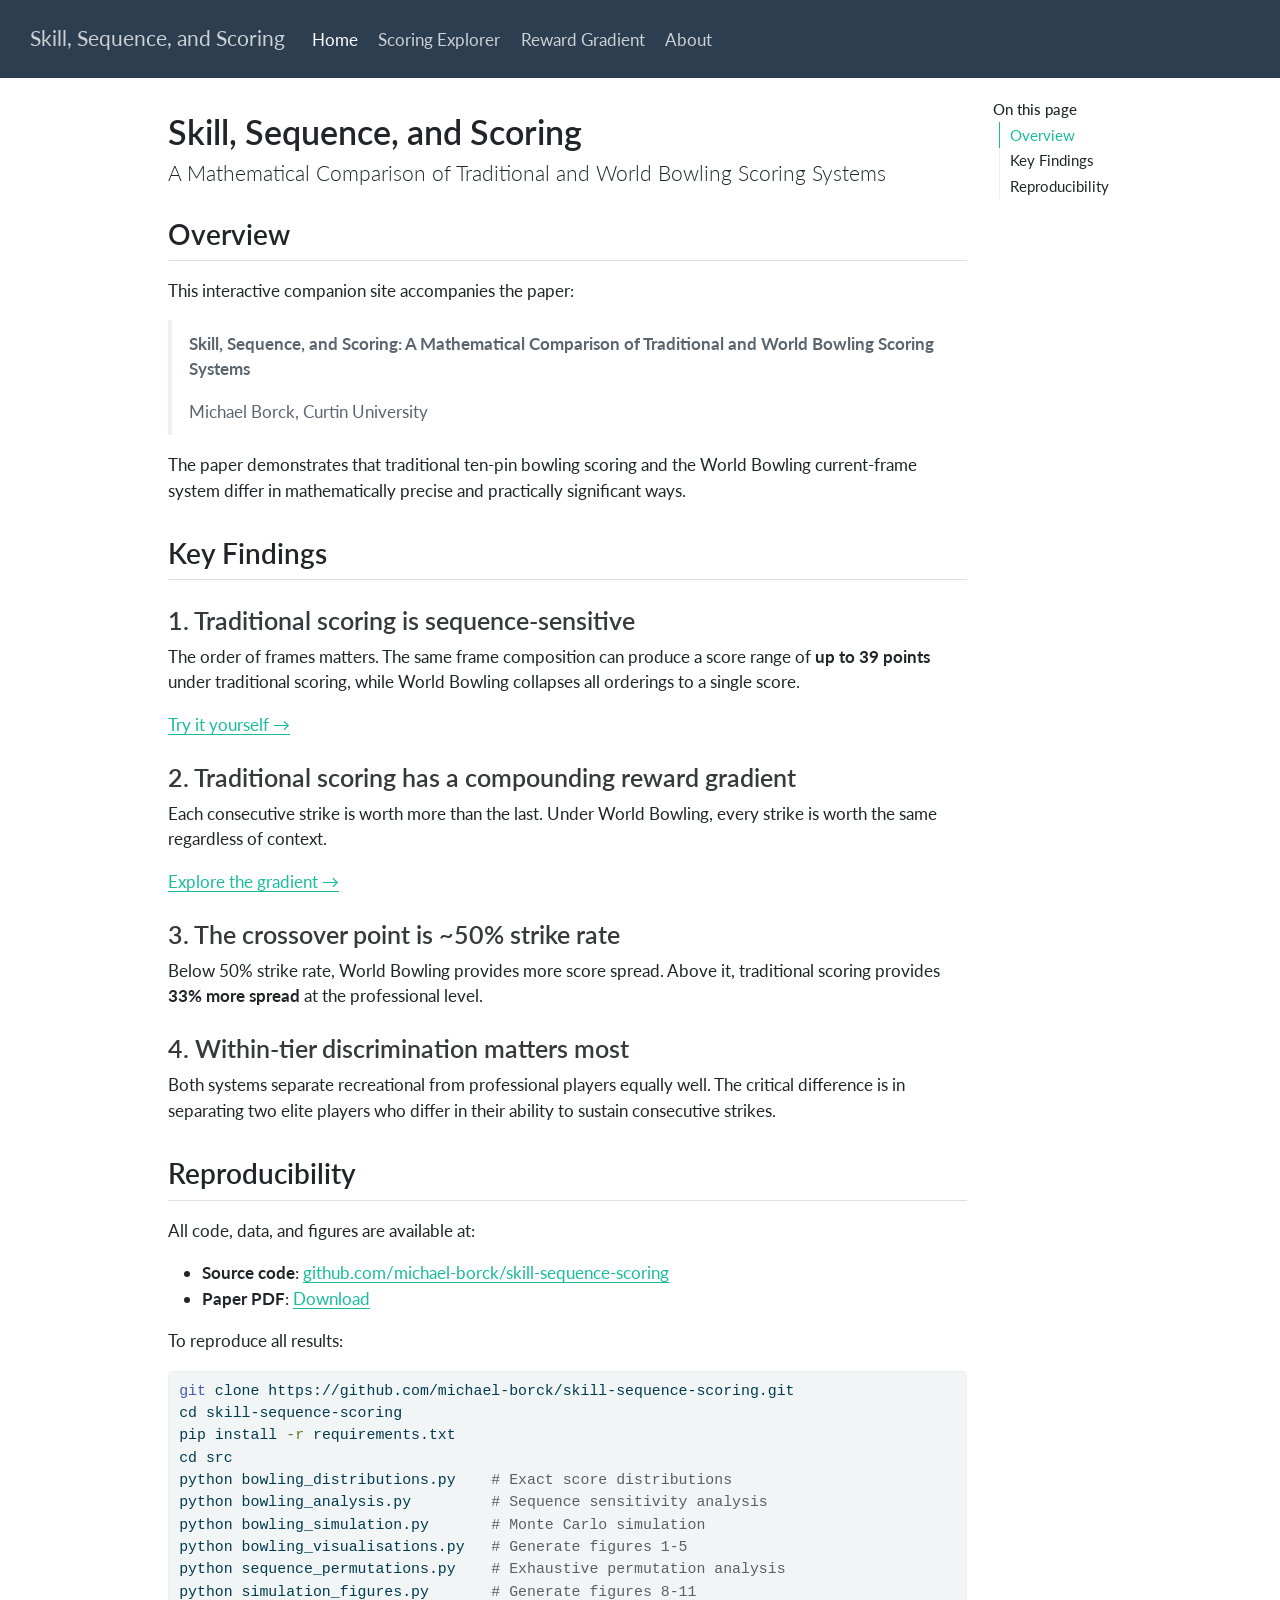
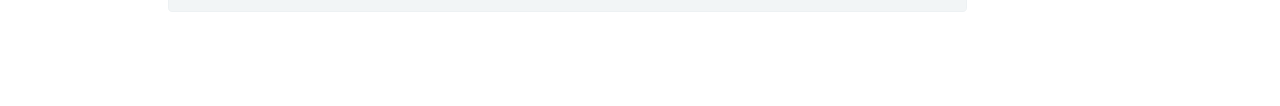
==== docs/index.html @ c370e400 "Add interactive companion website and reproducibility section Interactive Quarto website with: - Seq" ====
<!DOCTYPE html>
<html xmlns="http://www.w3.org/1999/xhtml" lang="en" xml:lang="en"><head>

<meta charset="utf-8">
<meta name="generator" content="quarto-1.8.26">

<meta name="viewport" content="width=device-width, initial-scale=1.0, user-scalable=yes">


<title>Skill, Sequence, and Scoring</title>
<style>
code{white-space: pre-wrap;}
span.smallcaps{font-variant: small-caps;}
div.columns{display: flex; gap: min(4vw, 1.5em);}
div.column{flex: auto; overflow-x: auto;}
div.hanging-indent{margin-left: 1.5em; text-indent: -1.5em;}
ul.task-list{list-style: none;}
ul.task-list li input[type="checkbox"] {
  width: 0.8em;
  margin: 0 0.8em 0.2em -1em; /* quarto-specific, see https://github.com/quarto-dev/quarto-cli/issues/4556 */ 
  vertical-align: middle;
}
/* CSS for syntax highlighting */
html { -webkit-text-size-adjust: 100%; }
pre > code.sourceCode { white-space: pre; position: relative; }
pre > code.sourceCode > span { display: inline-block; line-height: 1.25; }
pre > code.sourceCode > span:empty { height: 1.2em; }
.sourceCode { overflow: visible; }
code.sourceCode > span { color: inherit; text-decoration: inherit; }
div.sourceCode { margin: 1em 0; }
pre.sourceCode { margin: 0; }
@media screen {
div.sourceCode { overflow: auto; }
}
@media print {
pre > code.sourceCode { white-space: pre-wrap; }
pre > code.sourceCode > span { text-indent: -5em; padding-left: 5em; }
}
pre.numberSource code
  { counter-reset: source-line 0; }
pre.numberSource code > span
  { position: relative; left: -4em; counter-increment: source-line; }
pre.numberSource code > span > a:first-child::before
  { content: counter(source-line);
    position: relative; left: -1em; text-align: right; vertical-align: baseline;
    border: none; display: inline-block;
    -webkit-touch-callout: none; -webkit-user-select: none;
    -khtml-user-select: none; -moz-user-select: none;
    -ms-user-select: none; user-select: none;
    padding: 0 4px; width: 4em;
  }
pre.numberSource { margin-left: 3em;  padding-left: 4px; }
div.sourceCode
  {   }
@media screen {
pre > code.sourceCode > span > a:first-child::before { text-decoration: underline; }
}
</style>


<script src="site_libs/quarto-nav/quarto-nav.js"></script>
<script src="site_libs/quarto-nav/headroom.min.js"></script>
<script src="site_libs/clipboard/clipboard.min.js"></script>
<script src="site_libs/quarto-search/autocomplete.umd.js"></script>
<script src="site_libs/quarto-search/fuse.min.js"></script>
<script src="site_libs/quarto-search/quarto-search.js"></script>
<meta name="quarto:offset" content="./">
<script src="site_libs/quarto-html/quarto.js" type="module"></script>
<script src="site_libs/quarto-html/tabsets/tabsets.js" type="module"></script>
<script src="site_libs/quarto-html/axe/axe-check.js" type="module"></script>
<script src="site_libs/quarto-html/popper.min.js"></script>
<script src="site_libs/quarto-html/tippy.umd.min.js"></script>
<script src="site_libs/quarto-html/anchor.min.js"></script>
<link href="site_libs/quarto-html/tippy.css" rel="stylesheet">
<link href="site_libs/quarto-html/quarto-syntax-highlighting-587c61ba64f3a5504c4d52d930310e48.css" rel="stylesheet" id="quarto-text-highlighting-styles">
<script src="site_libs/bootstrap/bootstrap.min.js"></script>
<link href="site_libs/bootstrap/bootstrap-icons.css" rel="stylesheet">
<link href="site_libs/bootstrap/bootstrap-f93c2b1f3f0577f377aefa4848a86a36.min.css" rel="stylesheet" append-hash="true" id="quarto-bootstrap" data-mode="light">
<script id="quarto-search-options" type="application/json">{
  "location": "navbar",
  "copy-button": false,
  "collapse-after": 3,
  "panel-placement": "end",
  "type": "overlay",
  "limit": 50,
  "keyboard-shortcut": [
    "f",
    "/",
    "s"
  ],
  "show-item-context": false,
  "language": {
    "search-no-results-text": "No results",
    "search-matching-documents-text": "matching documents",
    "search-copy-link-title": "Copy link to search",
    "search-hide-matches-text": "Hide additional matches",
    "search-more-match-text": "more match in this document",
    "search-more-matches-text": "more matches in this document",
    "search-clear-button-title": "Clear",
    "search-text-placeholder": "",
    "search-detached-cancel-button-title": "Cancel",
    "search-submit-button-title": "Submit",
    "search-label": "Search"
  }
}</script>


<link rel="stylesheet" href="styles.css">
</head>

<body class="nav-fixed quarto-light">

<div id="quarto-search-results"></div>
  <header id="quarto-header" class="headroom fixed-top">
    <nav class="navbar navbar-expand-lg " data-bs-theme="dark">
      <div class="navbar-container container-fluid">
      <div class="navbar-brand-container mx-auto">
    <a class="navbar-brand" href="./index.html">
    <span class="navbar-title">Skill, Sequence, and Scoring</span>
    </a>
  </div>
            <div id="quarto-search" class="" title="Search"></div>
          <button class="navbar-toggler" type="button" data-bs-toggle="collapse" data-bs-target="#navbarCollapse" aria-controls="navbarCollapse" role="menu" aria-expanded="false" aria-label="Toggle navigation" onclick="if (window.quartoToggleHeadroom) { window.quartoToggleHeadroom(); }">
  <span class="navbar-toggler-icon"></span>
</button>
          <div class="collapse navbar-collapse" id="navbarCollapse">
            <ul class="navbar-nav navbar-nav-scroll me-auto">
  <li class="nav-item">
    <a class="nav-link active" href="./index.html" aria-current="page"> 
<span class="menu-text">Home</span></a>
  </li>  
  <li class="nav-item">
    <a class="nav-link" href="./explorer.html"> 
<span class="menu-text">Scoring Explorer</span></a>
  </li>  
  <li class="nav-item">
    <a class="nav-link" href="./reward.html"> 
<span class="menu-text">Reward Gradient</span></a>
  </li>  
  <li class="nav-item">
    <a class="nav-link" href="./about.html"> 
<span class="menu-text">About</span></a>
  </li>  
</ul>
          </div> <!-- /navcollapse -->
            <div class="quarto-navbar-tools">
</div>
      </div> <!-- /container-fluid -->
    </nav>
</header>
<!-- content -->
<div id="quarto-content" class="quarto-container page-columns page-rows-contents page-layout-article page-navbar">
<!-- sidebar -->
<!-- margin-sidebar -->
    <div id="quarto-margin-sidebar" class="sidebar margin-sidebar">
        <nav id="TOC" role="doc-toc" class="toc-active">
    <h2 id="toc-title">On this page</h2>
   
  <ul>
  <li><a href="#overview" id="toc-overview" class="nav-link active" data-scroll-target="#overview">Overview</a></li>
  <li><a href="#key-findings" id="toc-key-findings" class="nav-link" data-scroll-target="#key-findings">Key Findings</a>
  <ul class="collapse">
  <li><a href="#traditional-scoring-is-sequence-sensitive" id="toc-traditional-scoring-is-sequence-sensitive" class="nav-link" data-scroll-target="#traditional-scoring-is-sequence-sensitive">1. Traditional scoring is sequence-sensitive</a></li>
  <li><a href="#traditional-scoring-has-a-compounding-reward-gradient" id="toc-traditional-scoring-has-a-compounding-reward-gradient" class="nav-link" data-scroll-target="#traditional-scoring-has-a-compounding-reward-gradient">2. Traditional scoring has a compounding reward gradient</a></li>
  <li><a href="#the-crossover-point-is-50-strike-rate" id="toc-the-crossover-point-is-50-strike-rate" class="nav-link" data-scroll-target="#the-crossover-point-is-50-strike-rate">3. The crossover point is ~50% strike rate</a></li>
  <li><a href="#within-tier-discrimination-matters-most" id="toc-within-tier-discrimination-matters-most" class="nav-link" data-scroll-target="#within-tier-discrimination-matters-most">4. Within-tier discrimination matters most</a></li>
  </ul></li>
  <li><a href="#reproducibility" id="toc-reproducibility" class="nav-link" data-scroll-target="#reproducibility">Reproducibility</a></li>
  </ul>
</nav>
    </div>
<!-- main -->
<main class="content" id="quarto-document-content">

<header id="title-block-header" class="quarto-title-block default">
<div class="quarto-title">
<h1 class="title">Skill, Sequence, and Scoring</h1>
<p class="subtitle lead">A Mathematical Comparison of Traditional and World Bowling Scoring Systems</p>
</div>



<div class="quarto-title-meta">

    
  
    
  </div>
  


</header>


<section id="overview" class="level2">
<h2 class="anchored" data-anchor-id="overview">Overview</h2>
<p>This interactive companion site accompanies the paper:</p>
<blockquote class="blockquote">
<p><strong>Skill, Sequence, and Scoring: A Mathematical Comparison of Traditional and World Bowling Scoring Systems</strong></p>
<p>Michael Borck, Curtin University</p>
</blockquote>
<p>The paper demonstrates that traditional ten-pin bowling scoring and the World Bowling current-frame system differ in mathematically precise and practically significant ways.</p>
</section>
<section id="key-findings" class="level2">
<h2 class="anchored" data-anchor-id="key-findings">Key Findings</h2>
<section id="traditional-scoring-is-sequence-sensitive" class="level3">
<h3 class="anchored" data-anchor-id="traditional-scoring-is-sequence-sensitive">1. Traditional scoring is sequence-sensitive</h3>
<p>The order of frames matters. The same frame composition can produce a score range of <strong>up to 39 points</strong> under traditional scoring, while World Bowling collapses all orderings to a single score.</p>
<p><strong><a href="./explorer.html">Try it yourself →</a></strong></p>
</section>
<section id="traditional-scoring-has-a-compounding-reward-gradient" class="level3">
<h3 class="anchored" data-anchor-id="traditional-scoring-has-a-compounding-reward-gradient">2. Traditional scoring has a compounding reward gradient</h3>
<p>Each consecutive strike is worth more than the last. Under World Bowling, every strike is worth the same regardless of context.</p>
<p><strong><a href="./reward.html">Explore the gradient →</a></strong></p>
</section>
<section id="the-crossover-point-is-50-strike-rate" class="level3">
<h3 class="anchored" data-anchor-id="the-crossover-point-is-50-strike-rate">3. The crossover point is ~50% strike rate</h3>
<p>Below 50% strike rate, World Bowling provides more score spread. Above it, traditional scoring provides <strong>33% more spread</strong> at the professional level.</p>
</section>
<section id="within-tier-discrimination-matters-most" class="level3">
<h3 class="anchored" data-anchor-id="within-tier-discrimination-matters-most">4. Within-tier discrimination matters most</h3>
<p>Both systems separate recreational from professional players equally well. The critical difference is in separating two elite players who differ in their ability to sustain consecutive strikes.</p>
</section>
</section>
<section id="reproducibility" class="level2">
<h2 class="anchored" data-anchor-id="reproducibility">Reproducibility</h2>
<p>All code, data, and figures are available at:</p>
<ul>
<li><strong>Source code</strong>: <a href="https://github.com/michael-borck/skill-sequence-scoring">github.com/michael-borck/skill-sequence-scoring</a></li>
<li><strong>Paper PDF</strong>: <a href="https://github.com/michael-borck/skill-sequence-scoring/blob/main/paper/bowling_paper.pdf">Download</a></li>
</ul>
<p>To reproduce all results:</p>
<div class="code-copy-outer-scaffold"><div class="sourceCode" id="cb1"><pre class="sourceCode bash code-with-copy"><code class="sourceCode bash"><span id="cb1-1"><a href="#cb1-1" aria-hidden="true" tabindex="-1"></a><span class="fu">git</span> clone https://github.com/michael-borck/skill-sequence-scoring.git</span>
<span id="cb1-2"><a href="#cb1-2" aria-hidden="true" tabindex="-1"></a><span class="bu">cd</span> skill-sequence-scoring</span>
<span id="cb1-3"><a href="#cb1-3" aria-hidden="true" tabindex="-1"></a><span class="ex">pip</span> install <span class="at">-r</span> requirements.txt</span>
<span id="cb1-4"><a href="#cb1-4" aria-hidden="true" tabindex="-1"></a><span class="bu">cd</span> src</span>
<span id="cb1-5"><a href="#cb1-5" aria-hidden="true" tabindex="-1"></a><span class="ex">python</span> bowling_distributions.py    <span class="co"># Exact score distributions</span></span>
<span id="cb1-6"><a href="#cb1-6" aria-hidden="true" tabindex="-1"></a><span class="ex">python</span> bowling_analysis.py         <span class="co"># Sequence sensitivity analysis</span></span>
<span id="cb1-7"><a href="#cb1-7" aria-hidden="true" tabindex="-1"></a><span class="ex">python</span> bowling_simulation.py       <span class="co"># Monte Carlo simulation</span></span>
<span id="cb1-8"><a href="#cb1-8" aria-hidden="true" tabindex="-1"></a><span class="ex">python</span> bowling_visualisations.py   <span class="co"># Generate figures 1-5</span></span>
<span id="cb1-9"><a href="#cb1-9" aria-hidden="true" tabindex="-1"></a><span class="ex">python</span> sequence_permutations.py    <span class="co"># Exhaustive permutation analysis</span></span>
<span id="cb1-10"><a href="#cb1-10" aria-hidden="true" tabindex="-1"></a><span class="ex">python</span> simulation_figures.py       <span class="co"># Generate figures 8-11</span></span></code></pre></div><button title="Copy to Clipboard" class="code-copy-button"><i class="bi"></i></button></div>


</section>

</main> <!-- /main -->
<script id="quarto-html-after-body" type="application/javascript">
  window.document.addEventListener("DOMContentLoaded", function (event) {
    const icon = "";
    const anchorJS = new window.AnchorJS();
    anchorJS.options = {
      placement: 'right',
      icon: icon
    };
    anchorJS.add('.anchored');
    const isCodeAnnotation = (el) => {
      for (const clz of el.classList) {
        if (clz.startsWith('code-annotation-')) {                     
          return true;
        }
      }
      return false;
    }
    const onCopySuccess = function(e) {
      // button target
      const button = e.trigger;
      // don't keep focus
      button.blur();
      // flash "checked"
      button.classList.add('code-copy-button-checked');
      var currentTitle = button.getAttribute("title");
      button.setAttribute("title", "Copied!");
      let tooltip;
      if (window.bootstrap) {
        button.setAttribute("data-bs-toggle", "tooltip");
        button.setAttribute("data-bs-placement", "left");
        button.setAttribute("data-bs-title", "Copied!");
        tooltip = new bootstrap.Tooltip(button, 
          { trigger: "manual", 
            customClass: "code-copy-button-tooltip",
            offset: [0, -8]});
        tooltip.show();    
      }
      setTimeout(function() {
        if (tooltip) {
          tooltip.hide();
          button.removeAttribute("data-bs-title");
          button.removeAttribute("data-bs-toggle");
          button.removeAttribute("data-bs-placement");
        }
        button.setAttribute("title", currentTitle);
        button.classList.remove('code-copy-button-checked');
      }, 1000);
      // clear code selection
      e.clearSelection();
    }
    const getTextToCopy = function(trigger) {
      const outerScaffold = trigger.parentElement.cloneNode(true);
      const codeEl = outerScaffold.querySelector('code');
      for (const childEl of codeEl.children) {
        if (isCodeAnnotation(childEl)) {
          childEl.remove();
        }
      }
      return codeEl.innerText;
    }
    const clipboard = new window.ClipboardJS('.code-copy-button:not([data-in-quarto-modal])', {
      text: getTextToCopy
    });
    clipboard.on('success', onCopySuccess);
    if (window.document.getElementById('quarto-embedded-source-code-modal')) {
      const clipboardModal = new window.ClipboardJS('.code-copy-button[data-in-quarto-modal]', {
        text: getTextToCopy,
        container: window.document.getElementById('quarto-embedded-source-code-modal')
      });
      clipboardModal.on('success', onCopySuccess);
    }
      var localhostRegex = new RegExp(/^(?:http|https):\/\/localhost\:?[0-9]*\//);
      var mailtoRegex = new RegExp(/^mailto:/);
        var filterRegex = new RegExp('/' + window.location.host + '/');
      var isInternal = (href) => {
          return filterRegex.test(href) || localhostRegex.test(href) || mailtoRegex.test(href);
      }
      // Inspect non-navigation links and adorn them if external
     var links = window.document.querySelectorAll('a[href]:not(.nav-link):not(.navbar-brand):not(.toc-action):not(.sidebar-link):not(.sidebar-item-toggle):not(.pagination-link):not(.no-external):not([aria-hidden]):not(.dropdown-item):not(.quarto-navigation-tool):not(.about-link)');
      for (var i=0; i<links.length; i++) {
        const link = links[i];
        if (!isInternal(link.href)) {
          // undo the damage that might have been done by quarto-nav.js in the case of
          // links that we want to consider external
          if (link.dataset.originalHref !== undefined) {
            link.href = link.dataset.originalHref;
          }
        }
      }
    function tippyHover(el, contentFn, onTriggerFn, onUntriggerFn) {
      const config = {
        allowHTML: true,
        maxWidth: 500,
        delay: 100,
        arrow: false,
        appendTo: function(el) {
            return el.parentElement;
        },
        interactive: true,
        interactiveBorder: 10,
        theme: 'quarto',
        placement: 'bottom-start',
      };
      if (contentFn) {
        config.content = contentFn;
      }
      if (onTriggerFn) {
        config.onTrigger = onTriggerFn;
      }
      if (onUntriggerFn) {
        config.onUntrigger = onUntriggerFn;
      }
      window.tippy(el, config); 
    }
    const noterefs = window.document.querySelectorAll('a[role="doc-noteref"]');
    for (var i=0; i<noterefs.length; i++) {
      const ref = noterefs[i];
      tippyHover(ref, function() {
        // use id or data attribute instead here
        let href = ref.getAttribute('data-footnote-href') || ref.getAttribute('href');
        try { href = new URL(href).hash; } catch {}
        const id = href.replace(/^#\/?/, "");
        const note = window.document.getElementById(id);
        if (note) {
          return note.innerHTML;
        } else {
          return "";
        }
      });
    }
    const xrefs = window.document.querySelectorAll('a.quarto-xref');
    const processXRef = (id, note) => {
      // Strip column container classes
      const stripColumnClz = (el) => {
        el.classList.remove("page-full", "page-columns");
        if (el.children) {
          for (const child of el.children) {
            stripColumnClz(child);
          }
        }
      }
      stripColumnClz(note)
      if (id === null || id.startsWith('sec-')) {
        // Special case sections, only their first couple elements
        const container = document.createElement("div");
        if (note.children && note.children.length > 2) {
          container.appendChild(note.children[0].cloneNode(true));
          for (let i = 1; i < note.children.length; i++) {
            const child = note.children[i];
            if (child.tagName === "P" && child.innerText === "") {
              continue;
            } else {
              container.appendChild(child.cloneNode(true));
              break;
            }
          }
          if (window.Quarto?.typesetMath) {
            window.Quarto.typesetMath(container);
          }
          return container.innerHTML
        } else {
          if (window.Quarto?.typesetMath) {
            window.Quarto.typesetMath(note);
          }
          return note.innerHTML;
        }
      } else {
        // Remove any anchor links if they are present
        const anchorLink = note.querySelector('a.anchorjs-link');
        if (anchorLink) {
          anchorLink.remove();
        }
        if (window.Quarto?.typesetMath) {
          window.Quarto.typesetMath(note);
        }
        if (note.classList.contains("callout")) {
          return note.outerHTML;
        } else {
          return note.innerHTML;
        }
      }
    }
    for (var i=0; i<xrefs.length; i++) {
      const xref = xrefs[i];
      tippyHover(xref, undefined, function(instance) {
        instance.disable();
        let url = xref.getAttribute('href');
        let hash = undefined; 
        if (url.startsWith('#')) {
          hash = url;
        } else {
          try { hash = new URL(url).hash; } catch {}
        }
        if (hash) {
          const id = hash.replace(/^#\/?/, "");
          const note = window.document.getElementById(id);
          if (note !== null) {
            try {
              const html = processXRef(id, note.cloneNode(true));
              instance.setContent(html);
            } finally {
              instance.enable();
              instance.show();
            }
          } else {
            // See if we can fetch this
            fetch(url.split('#')[0])
            .then(res => res.text())
            .then(html => {
              const parser = new DOMParser();
              const htmlDoc = parser.parseFromString(html, "text/html");
              const note = htmlDoc.getElementById(id);
              if (note !== null) {
                const html = processXRef(id, note);
                instance.setContent(html);
              } 
            }).finally(() => {
              instance.enable();
              instance.show();
            });
          }
        } else {
          // See if we can fetch a full url (with no hash to target)
          // This is a special case and we should probably do some content thinning / targeting
          fetch(url)
          .then(res => res.text())
          .then(html => {
            const parser = new DOMParser();
            const htmlDoc = parser.parseFromString(html, "text/html");
            const note = htmlDoc.querySelector('main.content');
            if (note !== null) {
              // This should only happen for chapter cross references
              // (since there is no id in the URL)
              // remove the first header
              if (note.children.length > 0 && note.children[0].tagName === "HEADER") {
                note.children[0].remove();
              }
              const html = processXRef(null, note);
              instance.setContent(html);
            } 
          }).finally(() => {
            instance.enable();
            instance.show();
          });
        }
      }, function(instance) {
      });
    }
        let selectedAnnoteEl;
        const selectorForAnnotation = ( cell, annotation) => {
          let cellAttr = 'data-code-cell="' + cell + '"';
          let lineAttr = 'data-code-annotation="' +  annotation + '"';
          const selector = 'span[' + cellAttr + '][' + lineAttr + ']';
          return selector;
        }
        const selectCodeLines = (annoteEl) => {
          const doc = window.document;
          const targetCell = annoteEl.getAttribute("data-target-cell");
          const targetAnnotation = annoteEl.getAttribute("data-target-annotation");
          const annoteSpan = window.document.querySelector(selectorForAnnotation(targetCell, targetAnnotation));
          const lines = annoteSpan.getAttribute("data-code-lines").split(",");
          const lineIds = lines.map((line) => {
            return targetCell + "-" + line;
          })
          let top = null;
          let height = null;
          let parent = null;
          if (lineIds.length > 0) {
              //compute the position of the single el (top and bottom and make a div)
              const el = window.document.getElementById(lineIds[0]);
              top = el.offsetTop;
              height = el.offsetHeight;
              parent = el.parentElement.parentElement;
            if (lineIds.length > 1) {
              const lastEl = window.document.getElementById(lineIds[lineIds.length - 1]);
              const bottom = lastEl.offsetTop + lastEl.offsetHeight;
              height = bottom - top;
            }
            if (top !== null && height !== null && parent !== null) {
              // cook up a div (if necessary) and position it 
              let div = window.document.getElementById("code-annotation-line-highlight");
              if (div === null) {
                div = window.document.createElement("div");
                div.setAttribute("id", "code-annotation-line-highlight");
                div.style.position = 'absolute';
                parent.appendChild(div);
              }
              div.style.top = top - 2 + "px";
              div.style.height = height + 4 + "px";
              div.style.left = 0;
              let gutterDiv = window.document.getElementById("code-annotation-line-highlight-gutter");
              if (gutterDiv === null) {
                gutterDiv = window.document.createElement("div");
                gutterDiv.setAttribute("id", "code-annotation-line-highlight-gutter");
                gutterDiv.style.position = 'absolute';
                const codeCell = window.document.getElementById(targetCell);
                const gutter = codeCell.querySelector('.code-annotation-gutter');
                gutter.appendChild(gutterDiv);
              }
              gutterDiv.style.top = top - 2 + "px";
              gutterDiv.style.height = height + 4 + "px";
            }
            selectedAnnoteEl = annoteEl;
          }
        };
        const unselectCodeLines = () => {
          const elementsIds = ["code-annotation-line-highlight", "code-annotation-line-highlight-gutter"];
          elementsIds.forEach((elId) => {
            const div = window.document.getElementById(elId);
            if (div) {
              div.remove();
            }
          });
          selectedAnnoteEl = undefined;
        };
          // Handle positioning of the toggle
      window.addEventListener(
        "resize",
        throttle(() => {
          elRect = undefined;
          if (selectedAnnoteEl) {
            selectCodeLines(selectedAnnoteEl);
          }
        }, 10)
      );
      function throttle(fn, ms) {
      let throttle = false;
      let timer;
        return (...args) => {
          if(!throttle) { // first call gets through
              fn.apply(this, args);
              throttle = true;
          } else { // all the others get throttled
              if(timer) clearTimeout(timer); // cancel #2
              timer = setTimeout(() => {
                fn.apply(this, args);
                timer = throttle = false;
              }, ms);
          }
        };
      }
        // Attach click handler to the DT
        const annoteDls = window.document.querySelectorAll('dt[data-target-cell]');
        for (const annoteDlNode of annoteDls) {
          annoteDlNode.addEventListener('click', (event) => {
            const clickedEl = event.target;
            if (clickedEl !== selectedAnnoteEl) {
              unselectCodeLines();
              const activeEl = window.document.querySelector('dt[data-target-cell].code-annotation-active');
              if (activeEl) {
                activeEl.classList.remove('code-annotation-active');
              }
              selectCodeLines(clickedEl);
              clickedEl.classList.add('code-annotation-active');
            } else {
              // Unselect the line
              unselectCodeLines();
              clickedEl.classList.remove('code-annotation-active');
            }
          });
        }
    const findCites = (el) => {
      const parentEl = el.parentElement;
      if (parentEl) {
        const cites = parentEl.dataset.cites;
        if (cites) {
          return {
            el,
            cites: cites.split(' ')
          };
        } else {
          return findCites(el.parentElement)
        }
      } else {
        return undefined;
      }
    };
    var bibliorefs = window.document.querySelectorAll('a[role="doc-biblioref"]');
    for (var i=0; i<bibliorefs.length; i++) {
      const ref = bibliorefs[i];
      const citeInfo = findCites(ref);
      if (citeInfo) {
        tippyHover(citeInfo.el, function() {
          var popup = window.document.createElement('div');
          citeInfo.cites.forEach(function(cite) {
            var citeDiv = window.document.createElement('div');
            citeDiv.classList.add('hanging-indent');
            citeDiv.classList.add('csl-entry');
            var biblioDiv = window.document.getElementById('ref-' + cite);
            if (biblioDiv) {
              citeDiv.innerHTML = biblioDiv.innerHTML;
            }
            popup.appendChild(citeDiv);
          });
          return popup.innerHTML;
        });
      }
    }
  });
  </script>
</div> <!-- /content -->




</body></html>
---- docs/site_libs/quarto-html/tippy.css ----
.tippy-box[data-animation=fade][data-state=hidden]{opacity:0}[data-tippy-root]{max-width:calc(100vw - 10px)}.tippy-box{position:relative;background-color:#333;color:#fff;border-radius:4px;font-size:14px;line-height:1.4;white-space:normal;outline:0;transition-property:transform,visibility,opacity}.tippy-box[data-placement^=top]>.tippy-arrow{bottom:0}.tippy-box[data-placement^=top]>.tippy-arrow:before{bottom:-7px;left:0;border-width:8px 8px 0;border-top-color:initial;transform-origin:center top}.tippy-box[data-placement^=bottom]>.tippy-arrow{top:0}.tippy-box[data-placement^=bottom]>.tippy-arrow:before{top:-7px;left:0;border-width:0 8px 8px;border-bottom-color:initial;transform-origin:center bottom}.tippy-box[data-placement^=left]>.tippy-arrow{right:0}.tippy-box[data-placement^=left]>.tippy-arrow:before{border-width:8px 0 8px 8px;border-left-color:initial;right:-7px;transform-origin:center left}.tippy-box[data-placement^=right]>.tippy-arrow{left:0}.tippy-box[data-placement^=right]>.tippy-arrow:before{left:-7px;border-width:8px 8px 8px 0;border-right-color:initial;transform-origin:center right}.tippy-box[data-inertia][data-state=visible]{transition-timing-function:cubic-bezier(.54,1.5,.38,1.11)}.tippy-arrow{width:16px;height:16px;color:#333}.tippy-arrow:before{content:"";position:absolute;border-color:transparent;border-style:solid}.tippy-content{position:relative;padding:5px 9px;z-index:1}
---- docs/site_libs/quarto-html/quarto-syntax-highlighting-587c61ba64f3a5504c4d52d930310e48.css ----
/* quarto syntax highlight colors */
:root {
  --quarto-hl-ot-color: #003B4F;
  --quarto-hl-at-color: #657422;
  --quarto-hl-ss-color: #20794D;
  --quarto-hl-an-color: #5E5E5E;
  --quarto-hl-fu-color: #4758AB;
  --quarto-hl-st-color: #20794D;
  --quarto-hl-cf-color: #003B4F;
  --quarto-hl-op-color: #5E5E5E;
  --quarto-hl-er-color: #AD0000;
  --quarto-hl-bn-color: #AD0000;
  --quarto-hl-al-color: #AD0000;
  --quarto-hl-va-color: #111111;
  --quarto-hl-bu-color: inherit;
  --quarto-hl-ex-color: inherit;
  --quarto-hl-pp-color: #AD0000;
  --quarto-hl-in-color: #5E5E5E;
  --quarto-hl-vs-color: #20794D;
  --quarto-hl-wa-color: #5E5E5E;
  --quarto-hl-do-color: #5E5E5E;
  --quarto-hl-im-color: #00769E;
  --quarto-hl-ch-color: #20794D;
  --quarto-hl-dt-color: #AD0000;
  --quarto-hl-fl-color: #AD0000;
  --quarto-hl-co-color: #5E5E5E;
  --quarto-hl-cv-color: #5E5E5E;
  --quarto-hl-cn-color: #8f5902;
  --quarto-hl-sc-color: #5E5E5E;
  --quarto-hl-dv-color: #AD0000;
  --quarto-hl-kw-color: #003B4F;
}

/* other quarto variables */
:root {
  --quarto-font-monospace: SFMono-Regular, Menlo, Monaco, Consolas, "Liberation Mono", "Courier New", monospace;
}

/* syntax highlight based on Pandoc's rules */
pre > code.sourceCode > span {
  color: #003B4F;
}

code.sourceCode > span {
  color: #003B4F;
}

div.sourceCode,
div.sourceCode pre.sourceCode {
  color: #003B4F;
}

/* Normal */
code span {
  color: #003B4F;
}

/* Alert */
code span.al {
  color: #AD0000;
  font-style: inherit;
}

/* Annotation */
code span.an {
  color: #5E5E5E;
  font-style: inherit;
}

/* Attribute */
code span.at {
  color: #657422;
  font-style: inherit;
}

/* BaseN */
code span.bn {
  color: #AD0000;
  font-style: inherit;
}

/* BuiltIn */
code span.bu {
  font-style: inherit;
}

/* ControlFlow */
code span.cf {
  color: #003B4F;
  font-weight: bold;
  font-style: inherit;
}

/* Char */
code span.ch {
  color: #20794D;
  font-style: inherit;
}

/* Constant */
code span.cn {
  color: #8f5902;
  font-style: inherit;
}

/* Comment */
code span.co {
  color: #5E5E5E;
  font-style: inherit;
}

/* CommentVar */
code span.cv {
  color: #5E5E5E;
  font-style: italic;
}

/* Documentation */
code span.do {
  color: #5E5E5E;
  font-style: italic;
}

/* DataType */
code span.dt {
  color: #AD0000;
  font-style: inherit;
}

/* DecVal */
code span.dv {
  color: #AD0000;
  font-style: inherit;
}

/* Error */
code span.er {
  color: #AD0000;
  font-style: inherit;
}

/* Extension */
code span.ex {
  font-style: inherit;
}

/* Float */
code span.fl {
  color: #AD0000;
  font-style: inherit;
}

/* Function */
code span.fu {
  color: #4758AB;
  font-style: inherit;
}

/* Import */
code span.im {
  color: #00769E;
  font-style: inherit;
}

/* Information */
code span.in {
  color: #5E5E5E;
  font-style: inherit;
}

/* Keyword */
code span.kw {
  color: #003B4F;
  font-weight: bold;
  font-style: inherit;
}

/* Operator */
code span.op {
  color: #5E5E5E;
  font-style: inherit;
}

/* Other */
code span.ot {
  color: #003B4F;
  font-style: inherit;
}

/* Preprocessor */
code span.pp {
  color: #AD0000;
  font-style: inherit;
}

/* SpecialChar */
code span.sc {
  color: #5E5E5E;
  font-style: inherit;
}

/* SpecialString */
code span.ss {
  color: #20794D;
  font-style: inherit;
}

/* String */
code span.st {
  color: #20794D;
  font-style: inherit;
}

/* Variable */
code span.va {
  color: #111111;
  font-style: inherit;
}

/* VerbatimString */
code span.vs {
  color: #20794D;
  font-style: inherit;
}

/* Warning */
code span.wa {
  color: #5E5E5E;
  font-style: italic;
}

.prevent-inlining {
  content: "</";
}

/*# sourceMappingURL=2dce1cc6c82594539e1579de68416b47.css.map */
---- docs/styles.css ----
.score-display {
  font-size: 2em;
  font-weight: bold;
  text-align: center;
  padding: 10px;
  margin: 5px;
  border-radius: 8px;
}
.trad-score {
  background: #e8e8e8;
  border: 2px solid #1a1a1a;
}
.world-score {
  background: #f5f5f5;
  border: 2px solid #888888;
  border-style: dashed;
}
.frame-btn {
  padding: 8px 12px;
  margin: 3px;
  border-radius: 4px;
  cursor: pointer;
  font-size: 0.9em;
}
.frame-btn.strike { background: #1a1a1a; color: white; }
.frame-btn.spare { background: #888888; color: white; }
.frame-btn.open { background: #cccccc; color: black; }
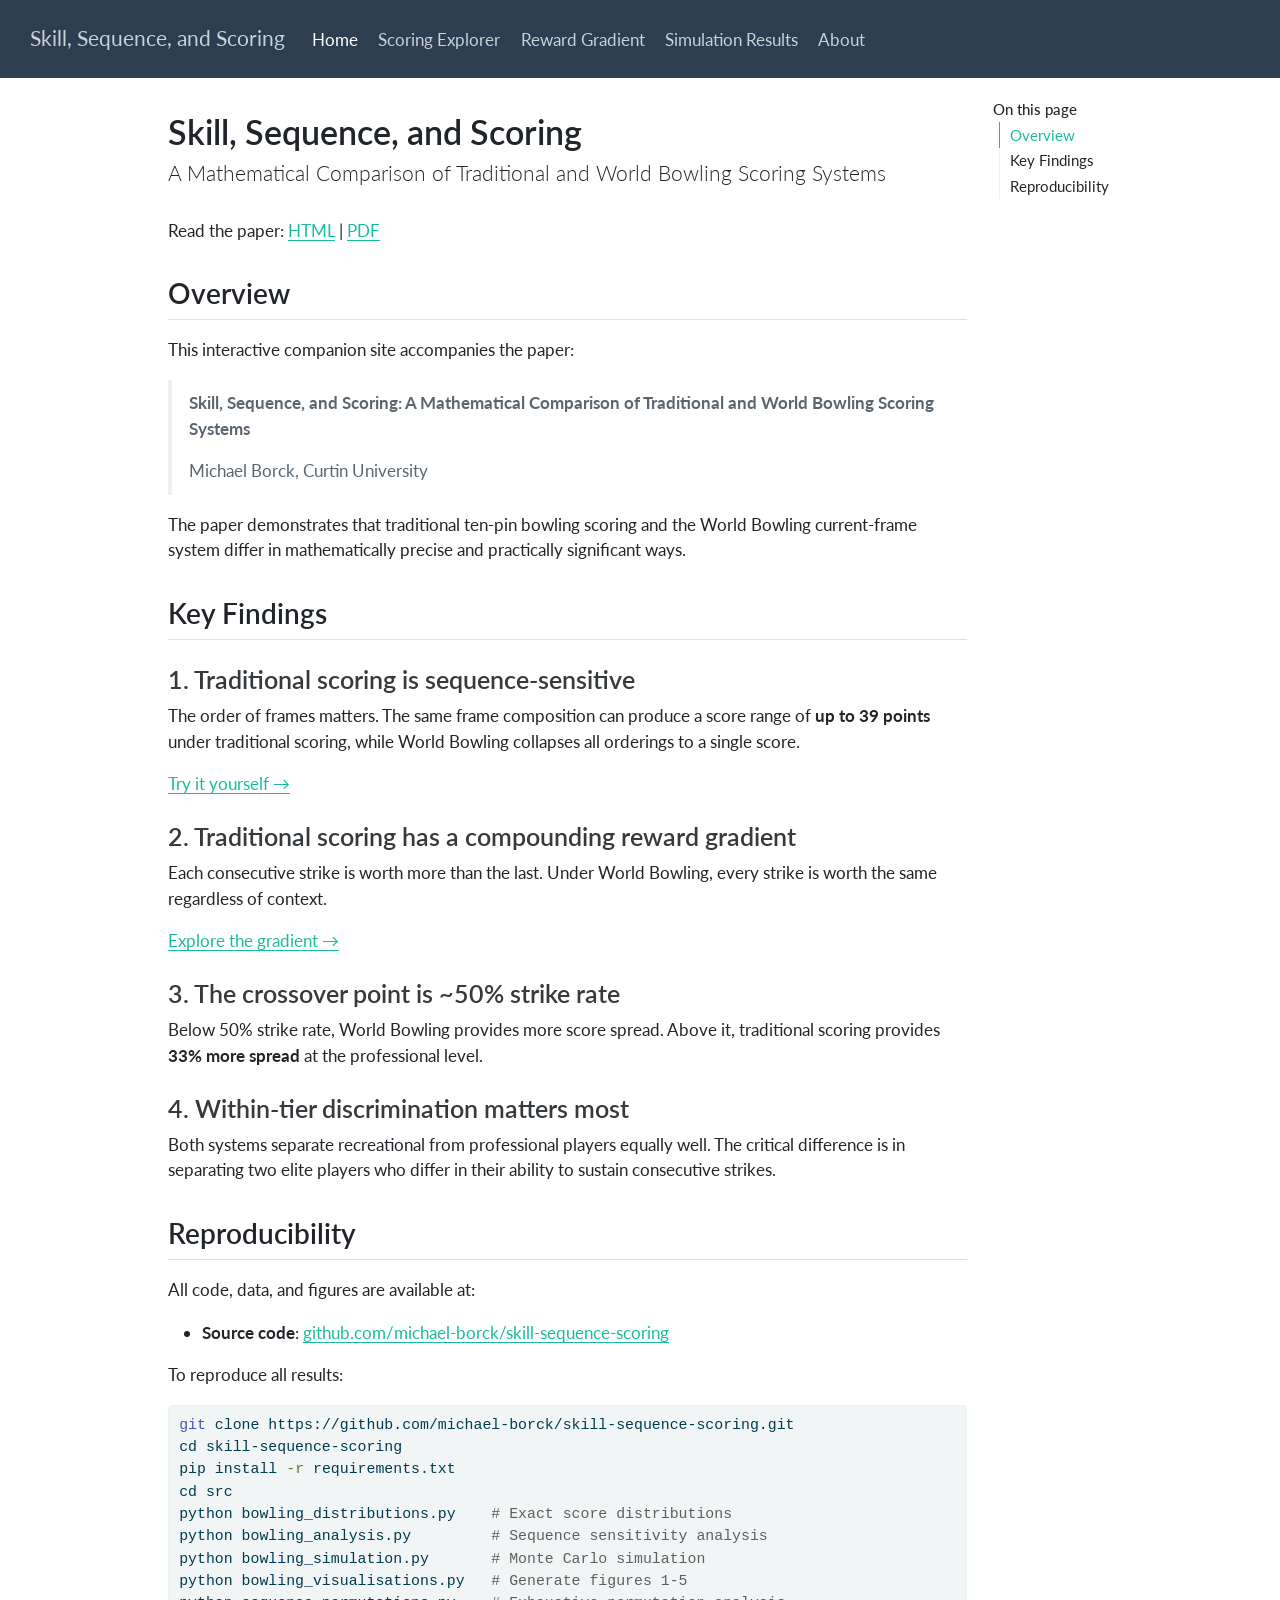
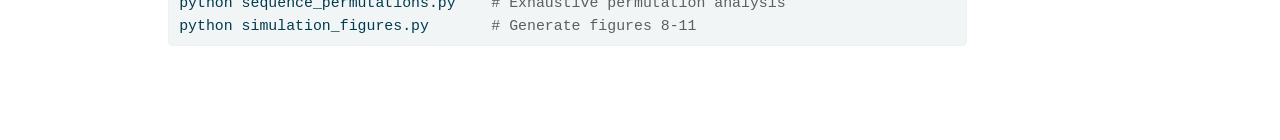
==== commit 36c84fde: "Add bowling ball favicon, HTML paper, and paper links to website - Create SVG bowling ball favicon a" ====
--- a/docs/index.html
+++ b/docs/index.html
@@ -65,6 +65,7 @@
 <script src="site_libs/quarto-search/fuse.min.js"></script>
 <script src="site_libs/quarto-search/quarto-search.js"></script>
 <meta name="quarto:offset" content="./">
+<link href="./favicon.svg" rel="icon" type="image/svg+xml">
 <script src="site_libs/quarto-html/quarto.js" type="module"></script>
 <script src="site_libs/quarto-html/tabsets/tabsets.js" type="module"></script>
 <script src="site_libs/quarto-html/axe/axe-check.js" type="module"></script>
@@ -138,6 +139,10 @@
 <span class="menu-text">Reward Gradient</span></a>
   </li>  
   <li class="nav-item">
+    <a class="nav-link" href="./simulation.html"> 
+<span class="menu-text">Simulation Results</span></a>
+  </li>  
+  <li class="nav-item">
     <a class="nav-link" href="./about.html"> 
 <span class="menu-text">About</span></a>
   </li>  
@@ -192,6 +197,7 @@
 </header>
 
 
+<p>Read the paper: <a href="paper.html">HTML</a> | <a href="https://github.com/michael-borck/skill-sequence-scoring/blob/main/paper/bowling_paper.pdf">PDF</a></p>
 <section id="overview" class="level2">
 <h2 class="anchored" data-anchor-id="overview">Overview</h2>
 <p>This interactive companion site accompanies the paper:</p>
@@ -227,7 +233,6 @@
 <p>All code, data, and figures are available at:</p>
 <ul>
 <li><strong>Source code</strong>: <a href="https://github.com/michael-borck/skill-sequence-scoring">github.com/michael-borck/skill-sequence-scoring</a></li>
-<li><strong>Paper PDF</strong>: <a href="https://github.com/michael-borck/skill-sequence-scoring/blob/main/paper/bowling_paper.pdf">Download</a></li>
 </ul>
 <p>To reproduce all results:</p>
 <div class="code-copy-outer-scaffold"><div class="sourceCode" id="cb1"><pre class="sourceCode bash code-with-copy"><code class="sourceCode bash"><span id="cb1-1"><a href="#cb1-1" aria-hidden="true" tabindex="-1"></a><span class="fu">git</span> clone https://github.com/michael-borck/skill-sequence-scoring.git</span>
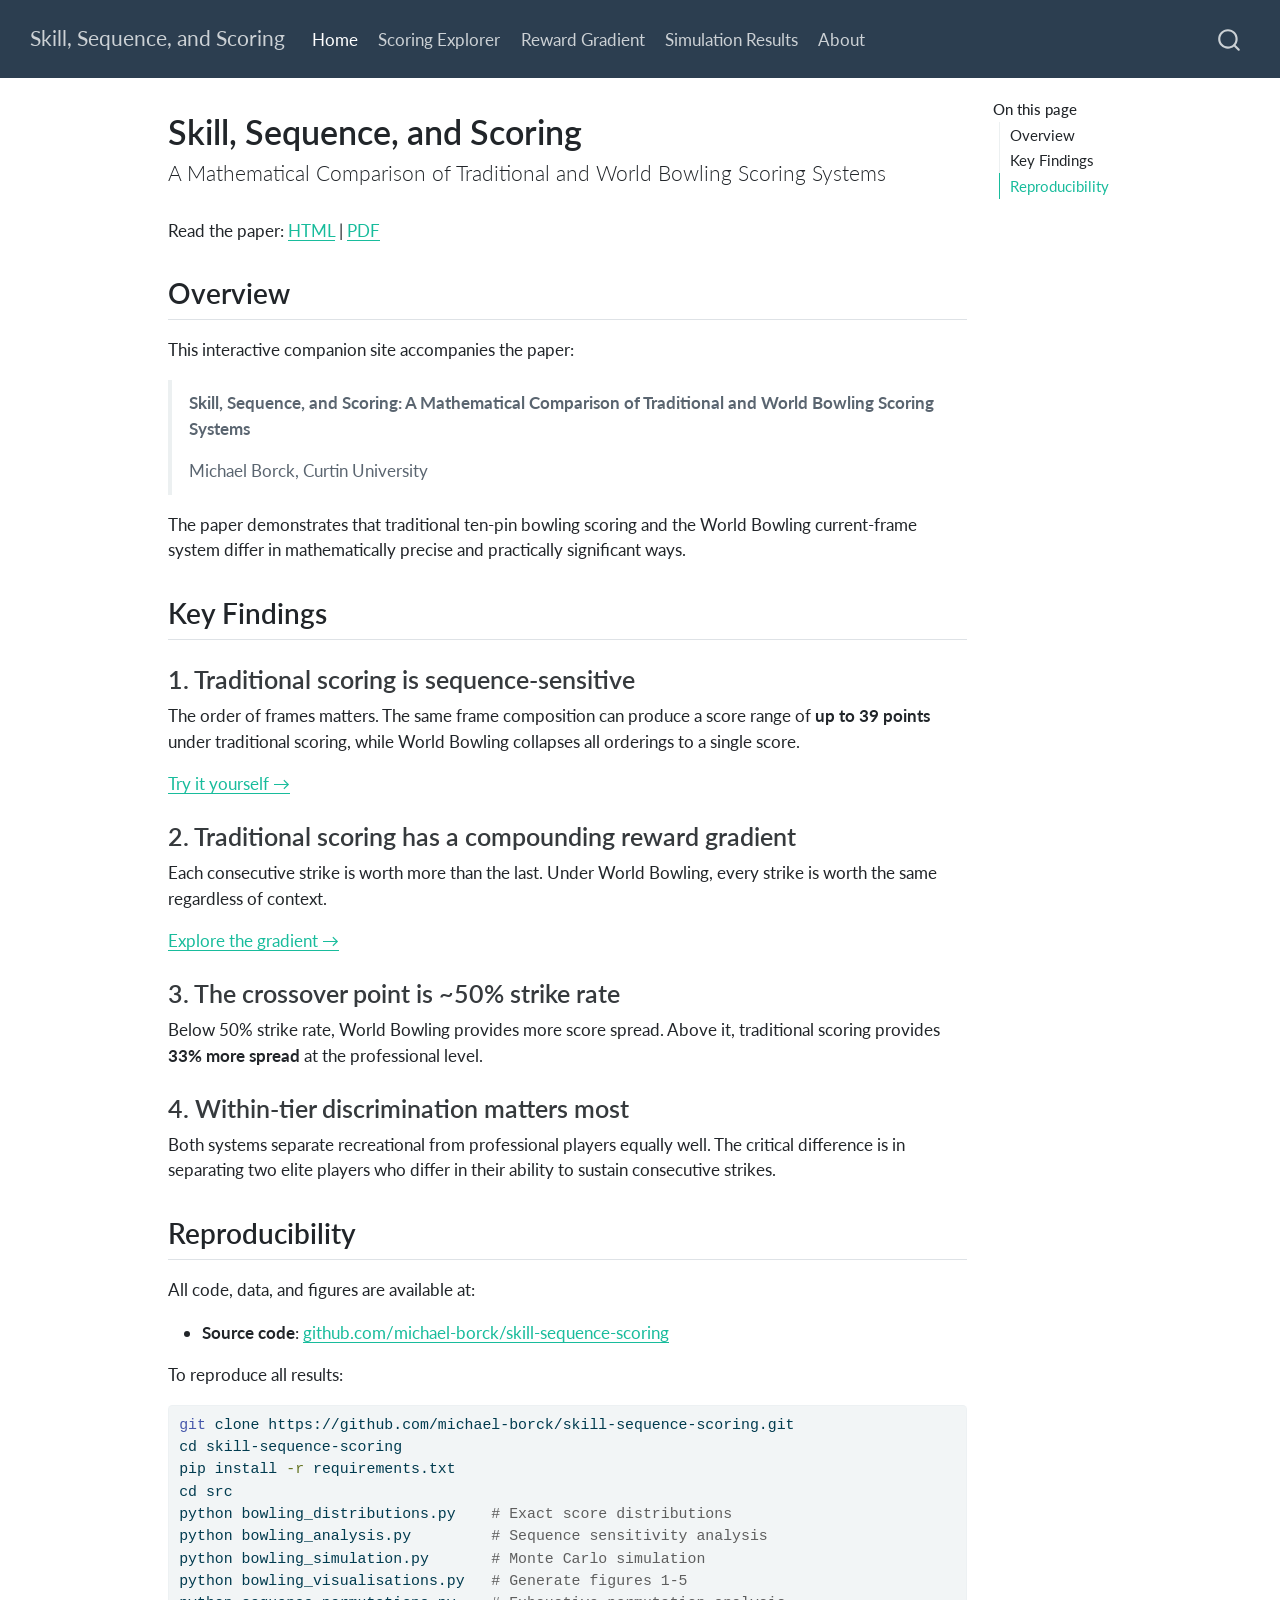
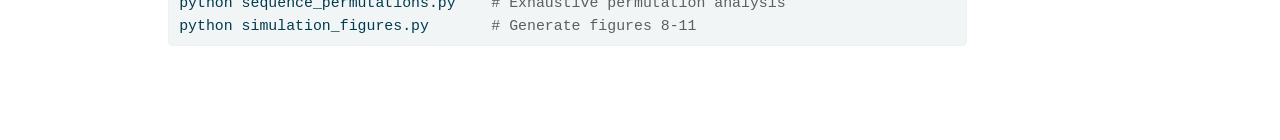
==== commit 61fc5710: "Restore website figures and rebuild site website/images/ was deleted, breaking simulation.qmd's imag" ====
--- a/docs/index.html
+++ b/docs/index.html
@@ -2,13 +2,16 @@
 <html xmlns="http://www.w3.org/1999/xhtml" lang="en" xml:lang="en"><head>
 
 <meta charset="utf-8">
-<meta name="generator" content="quarto-1.8.26">
+<meta name="generator" content="quarto-1.9.37">
 
 <meta name="viewport" content="width=device-width, initial-scale=1.0, user-scalable=yes">
 
 
 <title>Skill, Sequence, and Scoring</title>
 <style>
+/* Default styles provided by pandoc.
+** See https://pandoc.org/MANUAL.html#variables-for-html for config info.
+*/
 code{white-space: pre-wrap;}
 span.smallcaps{font-variant: small-caps;}
 div.columns{display: flex; gap: min(4vw, 1.5em);}
@@ -68,15 +71,14 @@
 <link href="./favicon.svg" rel="icon" type="image/svg+xml">
 <script src="site_libs/quarto-html/quarto.js" type="module"></script>
 <script src="site_libs/quarto-html/tabsets/tabsets.js" type="module"></script>
-<script src="site_libs/quarto-html/axe/axe-check.js" type="module"></script>
 <script src="site_libs/quarto-html/popper.min.js"></script>
 <script src="site_libs/quarto-html/tippy.umd.min.js"></script>
 <script src="site_libs/quarto-html/anchor.min.js"></script>
 <link href="site_libs/quarto-html/tippy.css" rel="stylesheet">
-<link href="site_libs/quarto-html/quarto-syntax-highlighting-587c61ba64f3a5504c4d52d930310e48.css" rel="stylesheet" id="quarto-text-highlighting-styles">
+<link href="site_libs/quarto-html/quarto-syntax-highlighting-7f8f88aac4f3542376d5c11b86a4c14d.css" rel="stylesheet" id="quarto-text-highlighting-styles">
 <script src="site_libs/bootstrap/bootstrap.min.js"></script>
 <link href="site_libs/bootstrap/bootstrap-icons.css" rel="stylesheet">
-<link href="site_libs/bootstrap/bootstrap-f93c2b1f3f0577f377aefa4848a86a36.min.css" rel="stylesheet" append-hash="true" id="quarto-bootstrap" data-mode="light">
+<link href="site_libs/bootstrap/bootstrap-6033a600180109c3731f6a886c29932c.min.css" rel="stylesheet" append-hash="true" id="quarto-bootstrap" data-mode="light">
 <script id="quarto-search-options" type="application/json">{
   "location": "navbar",
   "copy-button": false,
--- a/docs/site_libs/quarto-html/quarto-syntax-highlighting-7f8f88aac4f3542376d5c11b86a4c14d.css
+++ b/docs/site_libs/quarto-html/quarto-syntax-highlighting-7f8f88aac4f3542376d5c11b86a4c14d.css
@@ -0,0 +1,236 @@
+/* quarto syntax highlight colors */
+:root {
+  --quarto-hl-ot-color: #003B4F;
+  --quarto-hl-at-color: #657422;
+  --quarto-hl-ss-color: #20794D;
+  --quarto-hl-an-color: #5E5E5E;
+  --quarto-hl-fu-color: #4758AB;
+  --quarto-hl-st-color: #20794D;
+  --quarto-hl-cf-color: #003B4F;
+  --quarto-hl-op-color: #5E5E5E;
+  --quarto-hl-er-color: #AD0000;
+  --quarto-hl-bn-color: #AD0000;
+  --quarto-hl-al-color: #AD0000;
+  --quarto-hl-va-color: #111111;
+  --quarto-hl-bu-color: inherit;
+  --quarto-hl-ex-color: inherit;
+  --quarto-hl-pp-color: #AD0000;
+  --quarto-hl-in-color: #5E5E5E;
+  --quarto-hl-vs-color: #20794D;
+  --quarto-hl-wa-color: #5E5E5E;
+  --quarto-hl-do-color: #5E5E5E;
+  --quarto-hl-im-color: #00769E;
+  --quarto-hl-ch-color: #20794D;
+  --quarto-hl-dt-color: #AD0000;
+  --quarto-hl-fl-color: #AD0000;
+  --quarto-hl-co-color: #5E5E5E;
+  --quarto-hl-cv-color: #5E5E5E;
+  --quarto-hl-cn-color: #8f5902;
+  --quarto-hl-sc-color: #5E5E5E;
+  --quarto-hl-dv-color: #AD0000;
+  --quarto-hl-kw-color: #003B4F;
+}
+
+/* other quarto variables */
+:root {
+  --quarto-font-monospace: SFMono-Regular, Menlo, Monaco, Consolas, "Liberation Mono", "Courier New", monospace;
+}
+
+/* syntax highlight based on Pandoc's rules */
+pre > code.sourceCode > span {
+  color: #003B4F;
+}
+
+code.sourceCode > span {
+  color: #003B4F;
+}
+
+div.sourceCode,
+div.sourceCode pre.sourceCode {
+  color: #003B4F;
+}
+
+/* Normal */
+code span {
+  color: #003B4F;
+}
+
+/* Alert */
+code span.al {
+  color: #AD0000;
+  font-style: inherit;
+}
+
+/* Annotation */
+code span.an {
+  color: #5E5E5E;
+  font-style: inherit;
+}
+
+/* Attribute */
+code span.at {
+  color: #657422;
+  font-style: inherit;
+}
+
+/* BaseN */
+code span.bn {
+  color: #AD0000;
+  font-style: inherit;
+}
+
+/* BuiltIn */
+code span.bu {
+  font-style: inherit;
+}
+
+/* ControlFlow */
+code span.cf {
+  color: #003B4F;
+  font-weight: bold;
+  font-style: inherit;
+}
+
+/* Char */
+code span.ch {
+  color: #20794D;
+  font-style: inherit;
+}
+
+/* Constant */
+code span.cn {
+  color: #8f5902;
+  font-style: inherit;
+}
+
+/* Comment */
+code span.co {
+  color: #5E5E5E;
+  font-style: inherit;
+}
+
+/* CommentVar */
+code span.cv {
+  color: #5E5E5E;
+  font-style: italic;
+}
+
+/* Documentation */
+code span.do {
+  color: #5E5E5E;
+  font-style: italic;
+}
+
+/* DataType */
+code span.dt {
+  color: #AD0000;
+  font-style: inherit;
+}
+
+/* DecVal */
+code span.dv {
+  color: #AD0000;
+  font-style: inherit;
+}
+
+/* Error */
+code span.er {
+  color: #AD0000;
+  font-style: inherit;
+}
+
+/* Extension */
+code span.ex {
+  font-style: inherit;
+}
+
+/* Float */
+code span.fl {
+  color: #AD0000;
+  font-style: inherit;
+}
+
+/* Function */
+code span.fu {
+  color: #4758AB;
+  font-style: inherit;
+}
+
+/* Import */
+code span.im {
+  color: #00769E;
+  font-style: inherit;
+}
+
+/* Information */
+code span.in {
+  color: #5E5E5E;
+  font-style: inherit;
+}
+
+/* Keyword */
+code span.kw {
+  color: #003B4F;
+  font-weight: bold;
+  font-style: inherit;
+}
+
+/* Operator */
+code span.op {
+  color: #5E5E5E;
+  font-style: inherit;
+}
+
+/* Other */
+code span.ot {
+  color: #003B4F;
+  font-style: inherit;
+}
+
+/* Preprocessor */
+code span.pp {
+  color: #AD0000;
+  font-style: inherit;
+}
+
+/* SpecialChar */
+code span.sc {
+  color: #5E5E5E;
+  font-style: inherit;
+}
+
+/* SpecialString */
+code span.ss {
+  color: #20794D;
+  font-style: inherit;
+}
+
+/* String */
+code span.st {
+  color: #20794D;
+  font-style: inherit;
+}
+
+/* Variable */
+code span.va {
+  color: #111111;
+  font-style: inherit;
+}
+
+/* VerbatimString */
+code span.vs {
+  color: #20794D;
+  font-style: inherit;
+}
+
+/* Warning */
+code span.wa {
+  color: #5E5E5E;
+  font-style: italic;
+}
+
+.prevent-inlining {
+  content: "</";
+}
+
+/*# sourceMappingURL=789ad8cd35626ba772517505b42a116e.css.map */
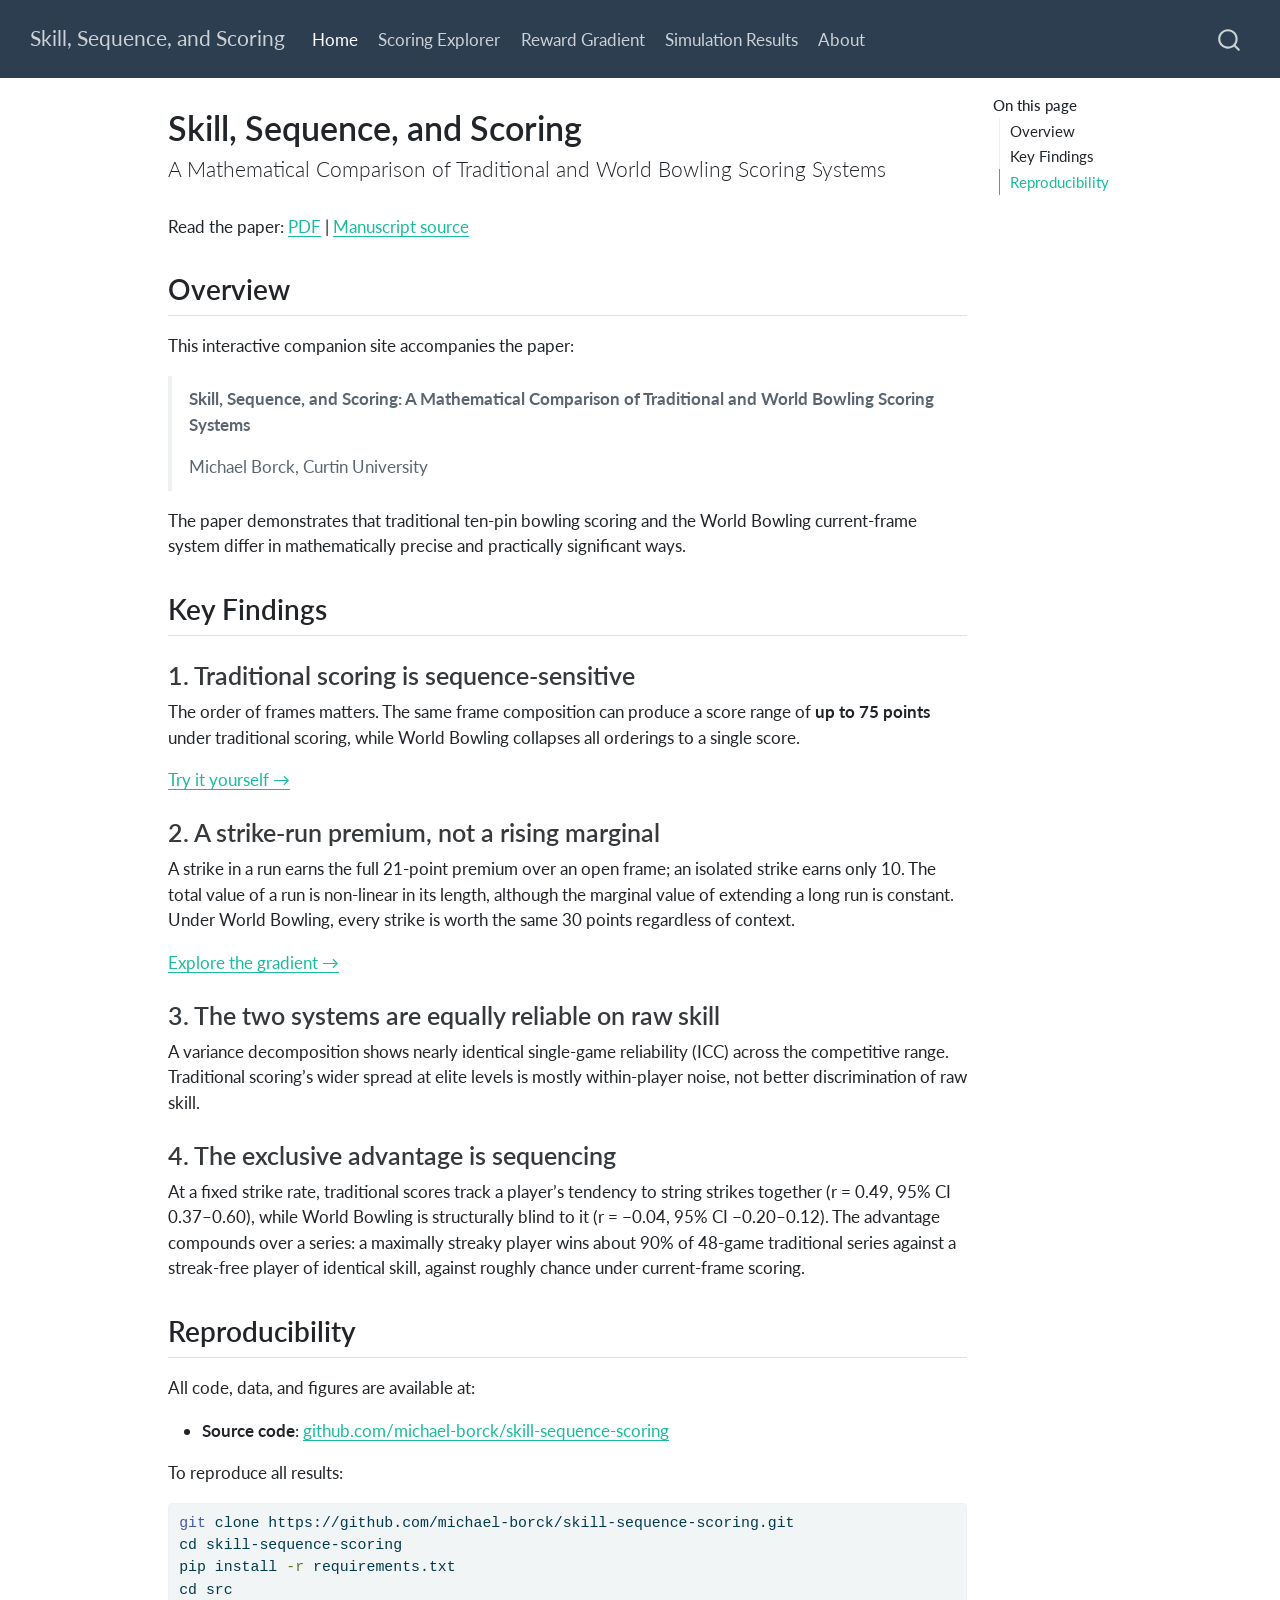
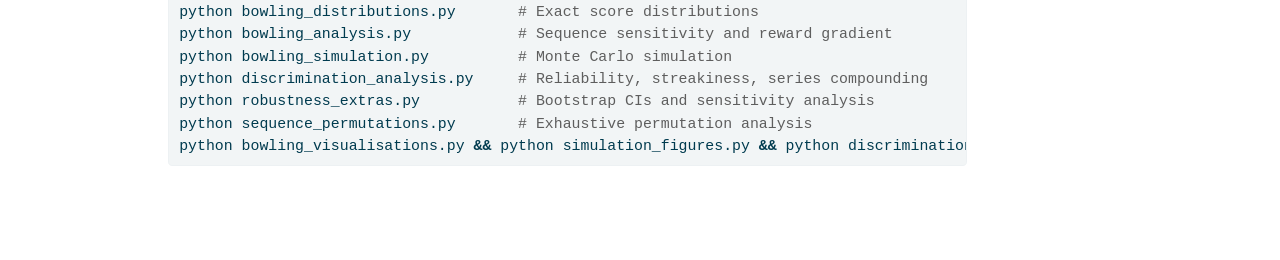
==== commit 6b014ba5: "Refresh companion site to match revised paper; add site link to README" ====
--- a/docs/index.html
+++ b/docs/index.html
@@ -2,7 +2,7 @@
 <html xmlns="http://www.w3.org/1999/xhtml" lang="en" xml:lang="en"><head>
 
 <meta charset="utf-8">
-<meta name="generator" content="quarto-1.9.37">
+<meta name="generator" content="quarto-1.10.19">
 
 <meta name="viewport" content="width=device-width, initial-scale=1.0, user-scalable=yes">
 
@@ -12,10 +12,13 @@
 /* Default styles provided by pandoc.
 ** See https://pandoc.org/MANUAL.html#variables-for-html for config info.
 */
-code{white-space: pre-wrap;}
 span.smallcaps{font-variant: small-caps;}
-div.columns{display: flex; gap: min(4vw, 1.5em);}
-div.column{flex: auto; overflow-x: auto;}
+div.columns{display: flex; gap: 1.5em;}
+div.column{flex: auto;}
+@media screen {
+div.columns{gap: min(4vw, 1.5em);}
+div.column{overflow-x: auto;}
+}
 div.hanging-indent{margin-left: 1.5em; text-indent: -1.5em;}
 ul.task-list{list-style: none;}
 ul.task-list li input[type="checkbox"] {
@@ -75,10 +78,10 @@
 <script src="site_libs/quarto-html/tippy.umd.min.js"></script>
 <script src="site_libs/quarto-html/anchor.min.js"></script>
 <link href="site_libs/quarto-html/tippy.css" rel="stylesheet">
-<link href="site_libs/quarto-html/quarto-syntax-highlighting-7f8f88aac4f3542376d5c11b86a4c14d.css" rel="stylesheet" id="quarto-text-highlighting-styles">
+<link href="site_libs/quarto-html/quarto-syntax-highlighting-bf27225e3a48a9273f3daa8f8e829971.css" rel="stylesheet" id="quarto-text-highlighting-styles">
 <script src="site_libs/bootstrap/bootstrap.min.js"></script>
 <link href="site_libs/bootstrap/bootstrap-icons.css" rel="stylesheet">
-<link href="site_libs/bootstrap/bootstrap-6033a600180109c3731f6a886c29932c.min.css" rel="stylesheet" append-hash="true" id="quarto-bootstrap" data-mode="light">
+<link href="site_libs/bootstrap/bootstrap-9d96f532d65220ca877c0304385df42f.min.css" rel="stylesheet" append-hash="true" id="quarto-bootstrap" data-mode="light">
 <script id="quarto-search-options" type="application/json">{
   "location": "navbar",
   "copy-button": false,
@@ -168,9 +171,9 @@
   <li><a href="#key-findings" id="toc-key-findings" class="nav-link" data-scroll-target="#key-findings">Key Findings</a>
   <ul class="collapse">
   <li><a href="#traditional-scoring-is-sequence-sensitive" id="toc-traditional-scoring-is-sequence-sensitive" class="nav-link" data-scroll-target="#traditional-scoring-is-sequence-sensitive">1. Traditional scoring is sequence-sensitive</a></li>
-  <li><a href="#traditional-scoring-has-a-compounding-reward-gradient" id="toc-traditional-scoring-has-a-compounding-reward-gradient" class="nav-link" data-scroll-target="#traditional-scoring-has-a-compounding-reward-gradient">2. Traditional scoring has a compounding reward gradient</a></li>
-  <li><a href="#the-crossover-point-is-50-strike-rate" id="toc-the-crossover-point-is-50-strike-rate" class="nav-link" data-scroll-target="#the-crossover-point-is-50-strike-rate">3. The crossover point is ~50% strike rate</a></li>
-  <li><a href="#within-tier-discrimination-matters-most" id="toc-within-tier-discrimination-matters-most" class="nav-link" data-scroll-target="#within-tier-discrimination-matters-most">4. Within-tier discrimination matters most</a></li>
+  <li><a href="#a-strike-run-premium-not-a-rising-marginal" id="toc-a-strike-run-premium-not-a-rising-marginal" class="nav-link" data-scroll-target="#a-strike-run-premium-not-a-rising-marginal">2. A strike-run premium, not a rising marginal</a></li>
+  <li><a href="#the-two-systems-are-equally-reliable-on-raw-skill" id="toc-the-two-systems-are-equally-reliable-on-raw-skill" class="nav-link" data-scroll-target="#the-two-systems-are-equally-reliable-on-raw-skill">3. The two systems are equally reliable on raw skill</a></li>
+  <li><a href="#the-exclusive-advantage-is-sequencing" id="toc-the-exclusive-advantage-is-sequencing" class="nav-link" data-scroll-target="#the-exclusive-advantage-is-sequencing">4. The exclusive advantage is sequencing</a></li>
   </ul></li>
   <li><a href="#reproducibility" id="toc-reproducibility" class="nav-link" data-scroll-target="#reproducibility">Reproducibility</a></li>
   </ul>
@@ -199,7 +202,7 @@
 </header>
 
 
-<p>Read the paper: <a href="paper.html">HTML</a> | <a href="https://github.com/michael-borck/skill-sequence-scoring/blob/main/paper/bowling_paper.pdf">PDF</a></p>
+<p>Read the paper: <a href="https://github.com/michael-borck/skill-sequence-scoring/blob/main/paper/bowling_paper.pdf">PDF</a> | <a href="https://github.com/michael-borck/skill-sequence-scoring/blob/main/paper/bowling_paper.qmd">Manuscript source</a></p>
 <section id="overview" class="level2">
 <h2 class="anchored" data-anchor-id="overview">Overview</h2>
 <p>This interactive companion site accompanies the paper:</p>
@@ -213,21 +216,21 @@
 <h2 class="anchored" data-anchor-id="key-findings">Key Findings</h2>
 <section id="traditional-scoring-is-sequence-sensitive" class="level3">
 <h3 class="anchored" data-anchor-id="traditional-scoring-is-sequence-sensitive">1. Traditional scoring is sequence-sensitive</h3>
-<p>The order of frames matters. The same frame composition can produce a score range of <strong>up to 39 points</strong> under traditional scoring, while World Bowling collapses all orderings to a single score.</p>
+<p>The order of frames matters. The same frame composition can produce a score range of <strong>up to 75 points</strong> under traditional scoring, while World Bowling collapses all orderings to a single score.</p>
 <p><strong><a href="./explorer.html">Try it yourself →</a></strong></p>
 </section>
-<section id="traditional-scoring-has-a-compounding-reward-gradient" class="level3">
-<h3 class="anchored" data-anchor-id="traditional-scoring-has-a-compounding-reward-gradient">2. Traditional scoring has a compounding reward gradient</h3>
-<p>Each consecutive strike is worth more than the last. Under World Bowling, every strike is worth the same regardless of context.</p>
+<section id="a-strike-run-premium-not-a-rising-marginal" class="level3">
+<h3 class="anchored" data-anchor-id="a-strike-run-premium-not-a-rising-marginal">2. A strike-run premium, not a rising marginal</h3>
+<p>A strike in a run earns the full 21-point premium over an open frame; an isolated strike earns only 10. The total value of a run is non-linear in its length, although the marginal value of extending a long run is constant. Under World Bowling, every strike is worth the same 30 points regardless of context.</p>
 <p><strong><a href="./reward.html">Explore the gradient →</a></strong></p>
 </section>
-<section id="the-crossover-point-is-50-strike-rate" class="level3">
-<h3 class="anchored" data-anchor-id="the-crossover-point-is-50-strike-rate">3. The crossover point is ~50% strike rate</h3>
-<p>Below 50% strike rate, World Bowling provides more score spread. Above it, traditional scoring provides <strong>33% more spread</strong> at the professional level.</p>
+<section id="the-two-systems-are-equally-reliable-on-raw-skill" class="level3">
+<h3 class="anchored" data-anchor-id="the-two-systems-are-equally-reliable-on-raw-skill">3. The two systems are equally reliable on raw skill</h3>
+<p>A variance decomposition shows nearly identical single-game reliability (ICC) across the competitive range. Traditional scoring’s wider spread at elite levels is mostly within-player noise, not better discrimination of raw skill.</p>
 </section>
-<section id="within-tier-discrimination-matters-most" class="level3">
-<h3 class="anchored" data-anchor-id="within-tier-discrimination-matters-most">4. Within-tier discrimination matters most</h3>
-<p>Both systems separate recreational from professional players equally well. The critical difference is in separating two elite players who differ in their ability to sustain consecutive strikes.</p>
+<section id="the-exclusive-advantage-is-sequencing" class="level3">
+<h3 class="anchored" data-anchor-id="the-exclusive-advantage-is-sequencing">4. The exclusive advantage is sequencing</h3>
+<p>At a fixed strike rate, traditional scores track a player’s tendency to string strikes together (r = 0.49, 95% CI 0.37–0.60), while World Bowling is structurally blind to it (r = −0.04, 95% CI −0.20–0.12). The advantage compounds over a series: a maximally streaky player wins about 90% of 48-game traditional series against a streak-free player of identical skill, against roughly chance under current-frame scoring.</p>
 </section>
 </section>
 <section id="reproducibility" class="level2">
@@ -241,12 +244,13 @@
 <span id="cb1-2"><a href="#cb1-2" aria-hidden="true" tabindex="-1"></a><span class="bu">cd</span> skill-sequence-scoring</span>
 <span id="cb1-3"><a href="#cb1-3" aria-hidden="true" tabindex="-1"></a><span class="ex">pip</span> install <span class="at">-r</span> requirements.txt</span>
 <span id="cb1-4"><a href="#cb1-4" aria-hidden="true" tabindex="-1"></a><span class="bu">cd</span> src</span>
-<span id="cb1-5"><a href="#cb1-5" aria-hidden="true" tabindex="-1"></a><span class="ex">python</span> bowling_distributions.py    <span class="co"># Exact score distributions</span></span>
-<span id="cb1-6"><a href="#cb1-6" aria-hidden="true" tabindex="-1"></a><span class="ex">python</span> bowling_analysis.py         <span class="co"># Sequence sensitivity analysis</span></span>
-<span id="cb1-7"><a href="#cb1-7" aria-hidden="true" tabindex="-1"></a><span class="ex">python</span> bowling_simulation.py       <span class="co"># Monte Carlo simulation</span></span>
-<span id="cb1-8"><a href="#cb1-8" aria-hidden="true" tabindex="-1"></a><span class="ex">python</span> bowling_visualisations.py   <span class="co"># Generate figures 1-5</span></span>
-<span id="cb1-9"><a href="#cb1-9" aria-hidden="true" tabindex="-1"></a><span class="ex">python</span> sequence_permutations.py    <span class="co"># Exhaustive permutation analysis</span></span>
-<span id="cb1-10"><a href="#cb1-10" aria-hidden="true" tabindex="-1"></a><span class="ex">python</span> simulation_figures.py       <span class="co"># Generate figures 8-11</span></span></code></pre></div><button title="Copy to Clipboard" class="code-copy-button"><i class="bi"></i></button></div>
+<span id="cb1-5"><a href="#cb1-5" aria-hidden="true" tabindex="-1"></a><span class="ex">python</span> bowling_distributions.py       <span class="co"># Exact score distributions</span></span>
+<span id="cb1-6"><a href="#cb1-6" aria-hidden="true" tabindex="-1"></a><span class="ex">python</span> bowling_analysis.py            <span class="co"># Sequence sensitivity and reward gradient</span></span>
+<span id="cb1-7"><a href="#cb1-7" aria-hidden="true" tabindex="-1"></a><span class="ex">python</span> bowling_simulation.py          <span class="co"># Monte Carlo simulation</span></span>
+<span id="cb1-8"><a href="#cb1-8" aria-hidden="true" tabindex="-1"></a><span class="ex">python</span> discrimination_analysis.py     <span class="co"># Reliability, streakiness, series compounding</span></span>
+<span id="cb1-9"><a href="#cb1-9" aria-hidden="true" tabindex="-1"></a><span class="ex">python</span> robustness_extras.py           <span class="co"># Bootstrap CIs and sensitivity analysis</span></span>
+<span id="cb1-10"><a href="#cb1-10" aria-hidden="true" tabindex="-1"></a><span class="ex">python</span> sequence_permutations.py       <span class="co"># Exhaustive permutation analysis</span></span>
+<span id="cb1-11"><a href="#cb1-11" aria-hidden="true" tabindex="-1"></a><span class="ex">python</span> bowling_visualisations.py <span class="kw">&amp;&amp;</span> <span class="ex">python</span> simulation_figures.py <span class="kw">&amp;&amp;</span> <span class="ex">python</span> discrimination_figures.py</span></code></pre></div><button title="Copy to Clipboard" class="code-copy-button"><i class="bi"></i></button></div>
 
 
 </section>
--- a/docs/site_libs/quarto-html/quarto-syntax-highlighting-bf27225e3a48a9273f3daa8f8e829971.css
+++ b/docs/site_libs/quarto-html/quarto-syntax-highlighting-bf27225e3a48a9273f3daa8f8e829971.css
@@ -0,0 +1,236 @@
+/* quarto syntax highlight colors */
+:root {
+  --quarto-hl-ot-color: #003B4F;
+  --quarto-hl-at-color: #657422;
+  --quarto-hl-ss-color: #20794D;
+  --quarto-hl-an-color: #5E5E5E;
+  --quarto-hl-fu-color: #4758AB;
+  --quarto-hl-st-color: #20794D;
+  --quarto-hl-cf-color: #003B4F;
+  --quarto-hl-op-color: #5E5E5E;
+  --quarto-hl-er-color: #AD0000;
+  --quarto-hl-bn-color: #AD0000;
+  --quarto-hl-al-color: #AD0000;
+  --quarto-hl-va-color: #111111;
+  --quarto-hl-bu-color: inherit;
+  --quarto-hl-ex-color: inherit;
+  --quarto-hl-pp-color: #AD0000;
+  --quarto-hl-in-color: #5E5E5E;
+  --quarto-hl-vs-color: #20794D;
+  --quarto-hl-wa-color: #5E5E5E;
+  --quarto-hl-do-color: #5E5E5E;
+  --quarto-hl-im-color: #00769E;
+  --quarto-hl-ch-color: #20794D;
+  --quarto-hl-dt-color: #AD0000;
+  --quarto-hl-fl-color: #AD0000;
+  --quarto-hl-co-color: #5E5E5E;
+  --quarto-hl-cv-color: #5E5E5E;
+  --quarto-hl-cn-color: #8f5902;
+  --quarto-hl-sc-color: #5E5E5E;
+  --quarto-hl-dv-color: #AD0000;
+  --quarto-hl-kw-color: #003B4F;
+}
+
+/* other quarto variables */
+:root {
+  --quarto-font-monospace: SFMono-Regular, Menlo, Monaco, Consolas, "Liberation Mono", "Courier New", monospace;
+}
+
+/* syntax highlight based on Pandoc's rules */
+pre > code.sourceCode > span {
+  color: #003B4F;
+}
+
+code.sourceCode > span {
+  color: #003B4F;
+}
+
+div.sourceCode,
+div.sourceCode pre.sourceCode {
+  color: #003B4F;
+}
+
+/* Normal */
+code span {
+  color: #003B4F;
+}
+
+/* Alert */
+code span.al {
+  color: #AD0000;
+  font-style: inherit;
+}
+
+/* Annotation */
+code span.an {
+  color: #5E5E5E;
+  font-style: inherit;
+}
+
+/* Attribute */
+code span.at {
+  color: #657422;
+  font-style: inherit;
+}
+
+/* BaseN */
+code span.bn {
+  color: #AD0000;
+  font-style: inherit;
+}
+
+/* BuiltIn */
+code span.bu {
+  font-style: inherit;
+}
+
+/* ControlFlow */
+code span.cf {
+  color: #003B4F;
+  font-weight: bold;
+  font-style: inherit;
+}
+
+/* Char */
+code span.ch {
+  color: #20794D;
+  font-style: inherit;
+}
+
+/* Constant */
+code span.cn {
+  color: #8f5902;
+  font-style: inherit;
+}
+
+/* Comment */
+code span.co {
+  color: #5E5E5E;
+  font-style: inherit;
+}
+
+/* CommentVar */
+code span.cv {
+  color: #5E5E5E;
+  font-style: italic;
+}
+
+/* Documentation */
+code span.do {
+  color: #5E5E5E;
+  font-style: italic;
+}
+
+/* DataType */
+code span.dt {
+  color: #AD0000;
+  font-style: inherit;
+}
+
+/* DecVal */
+code span.dv {
+  color: #AD0000;
+  font-style: inherit;
+}
+
+/* Error */
+code span.er {
+  color: #AD0000;
+  font-style: inherit;
+}
+
+/* Extension */
+code span.ex {
+  font-style: inherit;
+}
+
+/* Float */
+code span.fl {
+  color: #AD0000;
+  font-style: inherit;
+}
+
+/* Function */
+code span.fu {
+  color: #4758AB;
+  font-style: inherit;
+}
+
+/* Import */
+code span.im {
+  color: #00769E;
+  font-style: inherit;
+}
+
+/* Information */
+code span.in {
+  color: #5E5E5E;
+  font-style: inherit;
+}
+
+/* Keyword */
+code span.kw {
+  color: #003B4F;
+  font-weight: bold;
+  font-style: inherit;
+}
+
+/* Operator */
+code span.op {
+  color: #5E5E5E;
+  font-style: inherit;
+}
+
+/* Other */
+code span.ot {
+  color: #003B4F;
+  font-style: inherit;
+}
+
+/* Preprocessor */
+code span.pp {
+  color: #AD0000;
+  font-style: inherit;
+}
+
+/* SpecialChar */
+code span.sc {
+  color: #5E5E5E;
+  font-style: inherit;
+}
+
+/* SpecialString */
+code span.ss {
+  color: #20794D;
+  font-style: inherit;
+}
+
+/* String */
+code span.st {
+  color: #20794D;
+  font-style: inherit;
+}
+
+/* Variable */
+code span.va {
+  color: #111111;
+  font-style: inherit;
+}
+
+/* VerbatimString */
+code span.vs {
+  color: #20794D;
+  font-style: inherit;
+}
+
+/* Warning */
+code span.wa {
+  color: #5E5E5E;
+  font-style: italic;
+}
+
+.prevent-inlining {
+  content: "</";
+}
+
+/*# sourceMappingURL=8be38f48d34c45af72792cbd699585e7.css.map */
